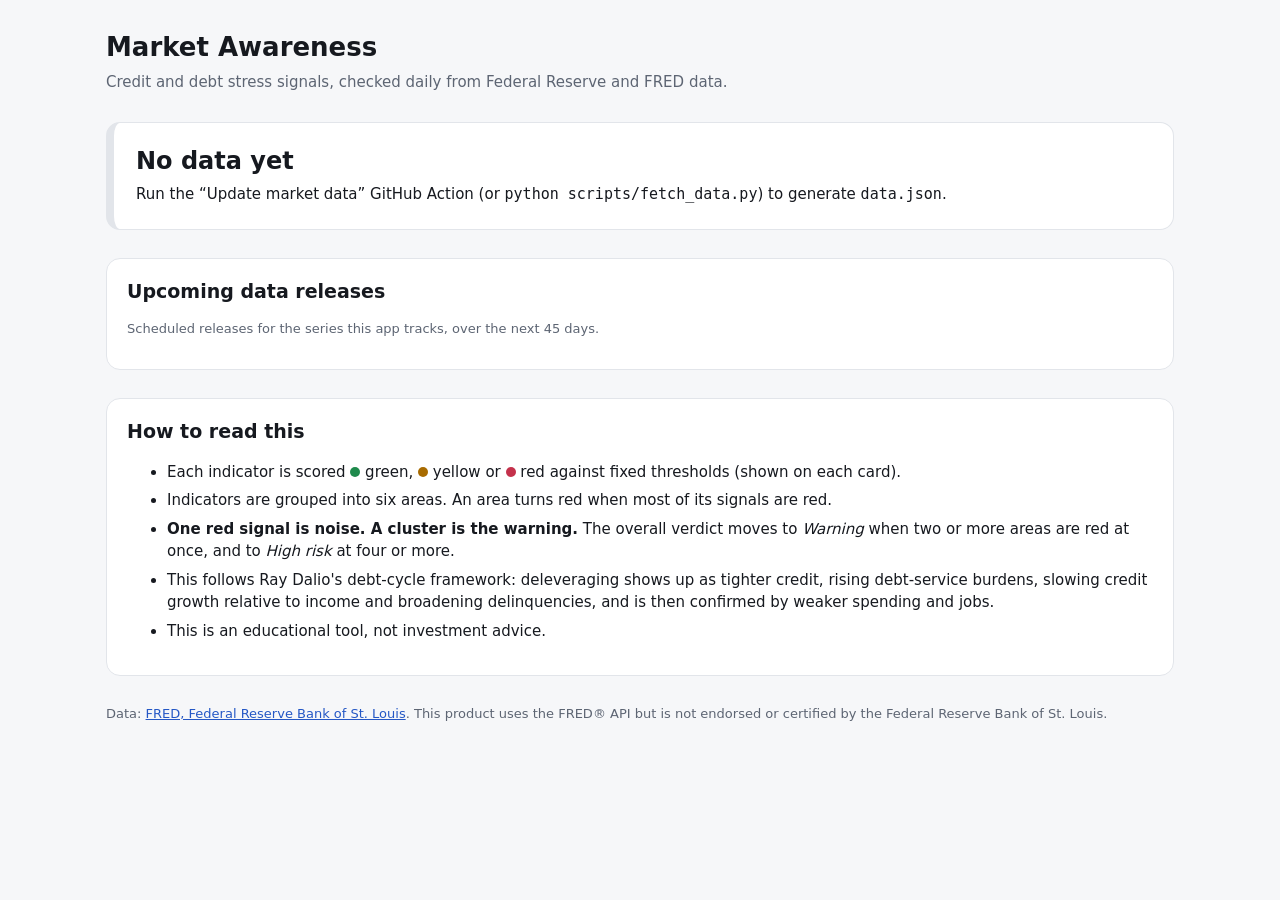
==== docs/index.html @ 6f6f2ec0 "Add deleveraging and downturn signals dashboard Daily GitHub Action pulls credit, debt-service, spre" ====
<!doctype html>
<html lang="en">
<head>
  <meta charset="utf-8">
  <meta name="viewport" content="width=device-width, initial-scale=1">
  <title>Market Awareness</title>
  <meta name="description" content="Credit, debt and economic signals that warn of deleveraging or a downturn.">
  <link rel="stylesheet" href="style.css">
</head>
<body>
  <header class="top">
    <div class="wrap">
      <h1>Market Awareness</h1>
      <p class="sub">Credit and debt stress signals, checked daily from Federal Reserve and FRED data.</p>
    </div>
  </header>

  <main class="wrap">
    <section id="verdict" class="verdict" aria-live="polite">
      <p class="muted">Loading the latest data…</p>
    </section>

    <section id="categories" class="categories"></section>

    <section class="panel">
      <h2>Upcoming data releases</h2>
      <p class="muted small">Scheduled releases for the series this app tracks, over the next 45 days.</p>
      <ol id="calendar" class="calendar"></ol>
    </section>

    <section class="panel how">
      <h2>How to read this</h2>
      <ul>
        <li>Each indicator is scored <span class="dot green"></span> green, <span class="dot yellow"></span> yellow or <span class="dot red"></span> red against fixed thresholds (shown on each card).</li>
        <li>Indicators are grouped into six areas. An area turns red when most of its signals are red.</li>
        <li><strong>One red signal is noise. A cluster is the warning.</strong> The overall verdict moves to <em>Warning</em> when two or more areas are red at once, and to <em>High risk</em> at four or more.</li>
        <li>This follows Ray Dalio's debt-cycle framework: deleveraging shows up as tighter credit, rising debt-service burdens, slowing credit growth relative to income and broadening delinquencies, and is then confirmed by weaker spending and jobs.</li>
        <li>This is an educational tool, not investment advice.</li>
      </ul>
    </section>
  </main>

  <footer class="wrap muted small">
    <p id="updated"></p>
    <p>Data: <a href="https://fred.stlouisfed.org/">FRED, Federal Reserve Bank of St. Louis</a>. This product uses the FRED® API but is not endorsed or certified by the Federal Reserve Bank of St. Louis.</p>
  </footer>

  <script src="app.js"></script>
</body>
</html>
---- docs/style.css ----
:root {
  --bg: #f6f7f9;
  --surface: #ffffff;
  --text: #16191f;
  --muted: #5d6573;
  --border: #e2e5ea;
  --green: #1f8a4c;
  --green-bg: #e6f4ec;
  --yellow: #a86b00;
  --yellow-bg: #fdf3dc;
  --red: #c4314b;
  --red-bg: #fbe7ea;
  --gray: #8a919c;
  --link: #2457c5;
}

@media (prefers-color-scheme: dark) {
  :root {
    --bg: #111418;
    --surface: #1a1e24;
    --text: #e7eaee;
    --muted: #9aa3b0;
    --border: #2c323b;
    --green: #4cc583;
    --green-bg: #15301f;
    --yellow: #f0b84a;
    --yellow-bg: #3a2d10;
    --red: #f2667f;
    --red-bg: #3d1820;
    --gray: #6c7480;
    --link: #7fa7ff;
  }
}

* { box-sizing: border-box; }

body {
  margin: 0;
  background: var(--bg);
  color: var(--text);
  font: 15px/1.5 system-ui, -apple-system, "Segoe UI", Roboto, sans-serif;
}

a { color: var(--link); }

.wrap { max-width: 1100px; margin: 0 auto; padding: 0 16px; }
.muted { color: var(--muted); }
.small { font-size: 13px; }

.top { padding: 28px 0 8px; }
.top h1 { margin: 0; font-size: 26px; }
.sub { margin: 4px 0 0; color: var(--muted); }

/* Overall verdict banner */
.verdict {
  margin: 20px 0;
  padding: 20px 22px;
  border-radius: 14px;
  background: var(--surface);
  border: 1px solid var(--border);
  border-left-width: 8px;
}
.verdict.green { border-left-color: var(--green); background: var(--green-bg); }
.verdict.yellow { border-left-color: var(--yellow); background: var(--yellow-bg); }
.verdict.red { border-left-color: var(--red); background: var(--red-bg); }
.verdict h2 { margin: 0 0 4px; font-size: 24px; }
.verdict p { margin: 4px 0; }
.verdict .tally { display: flex; flex-wrap: wrap; gap: 8px; margin-top: 12px; }

.chip {
  display: inline-flex; align-items: center; gap: 6px;
  padding: 3px 10px; border-radius: 999px;
  background: var(--surface); border: 1px solid var(--border);
  font-size: 13px;
}

.dot { display: inline-block; width: 10px; height: 10px; border-radius: 50%; background: var(--gray); vertical-align: middle; }
.dot.green { background: var(--green); }
.dot.yellow { background: var(--yellow); }
.dot.red { background: var(--red); }

/* Categories and indicator cards */
.category { margin: 28px 0; }
.category-head { display: flex; align-items: baseline; gap: 10px; flex-wrap: wrap; }
.category-head h2 { margin: 0; font-size: 19px; }
.category-head .question { color: var(--muted); }

.cards {
  display: grid;
  grid-template-columns: repeat(auto-fill, minmax(300px, 1fr));
  gap: 14px;
  margin-top: 12px;
}

.card {
  background: var(--surface);
  border: 1px solid var(--border);
  border-top: 4px solid var(--gray);
  border-radius: 12px;
  padding: 14px 16px;
  display: flex; flex-direction: column; gap: 6px;
}
.card.green { border-top-color: var(--green); }
.card.yellow { border-top-color: var(--yellow); }
.card.red { border-top-color: var(--red); }

.card h3 { margin: 0; font-size: 15px; }
.card .value { font-size: 26px; font-weight: 650; font-variant-numeric: tabular-nums; }
.card .value .unit { font-size: 13px; font-weight: 400; color: var(--muted); margin-left: 4px; }
.card .why { margin: 0; color: var(--muted); font-size: 13px; }
.card .meta { font-size: 12px; color: var(--muted); display: flex; flex-wrap: wrap; gap: 4px 14px; }
.card .warn { color: var(--yellow); font-size: 12px; }
.card .error { color: var(--red); font-size: 13px; }
.label { font-size: 12px; font-weight: 600; text-transform: uppercase; letter-spacing: .04em; }
.label.green { color: var(--green); }
.label.yellow { color: var(--yellow); }
.label.red { color: var(--red); }

.spark { width: 100%; height: 48px; display: block; }
.spark path { fill: none; stroke: var(--muted); stroke-width: 1.5; }
.card.green .spark path { stroke: var(--green); }
.card.yellow .spark path { stroke: var(--yellow); }
.card.red .spark path { stroke: var(--red); }

details summary { cursor: pointer; font-size: 12px; color: var(--muted); }

/* Panels */
.panel {
  background: var(--surface);
  border: 1px solid var(--border);
  border-radius: 14px;
  padding: 18px 20px;
  margin: 28px 0;
}
.panel h2 { margin: 0 0 4px; font-size: 19px; }
.how li { margin: 6px 0; }

.calendar { list-style: none; padding: 0; margin: 12px 0 0; }
.calendar li {
  display: grid;
  grid-template-columns: 110px 1fr;
  gap: 12px;
  padding: 10px 0;
  border-top: 1px solid var(--border);
}
.calendar .when { font-weight: 600; font-variant-numeric: tabular-nums; }
.calendar .soon { color: var(--red); font-size: 12px; display: block; font-weight: 400; }
.calendar .what span { display: block; color: var(--muted); font-size: 13px; }

footer { padding: 8px 16px 40px; }

@media (max-width: 520px) {
  .cards { grid-template-columns: 1fr; }
  .calendar li { grid-template-columns: 1fr; gap: 2px; }
}
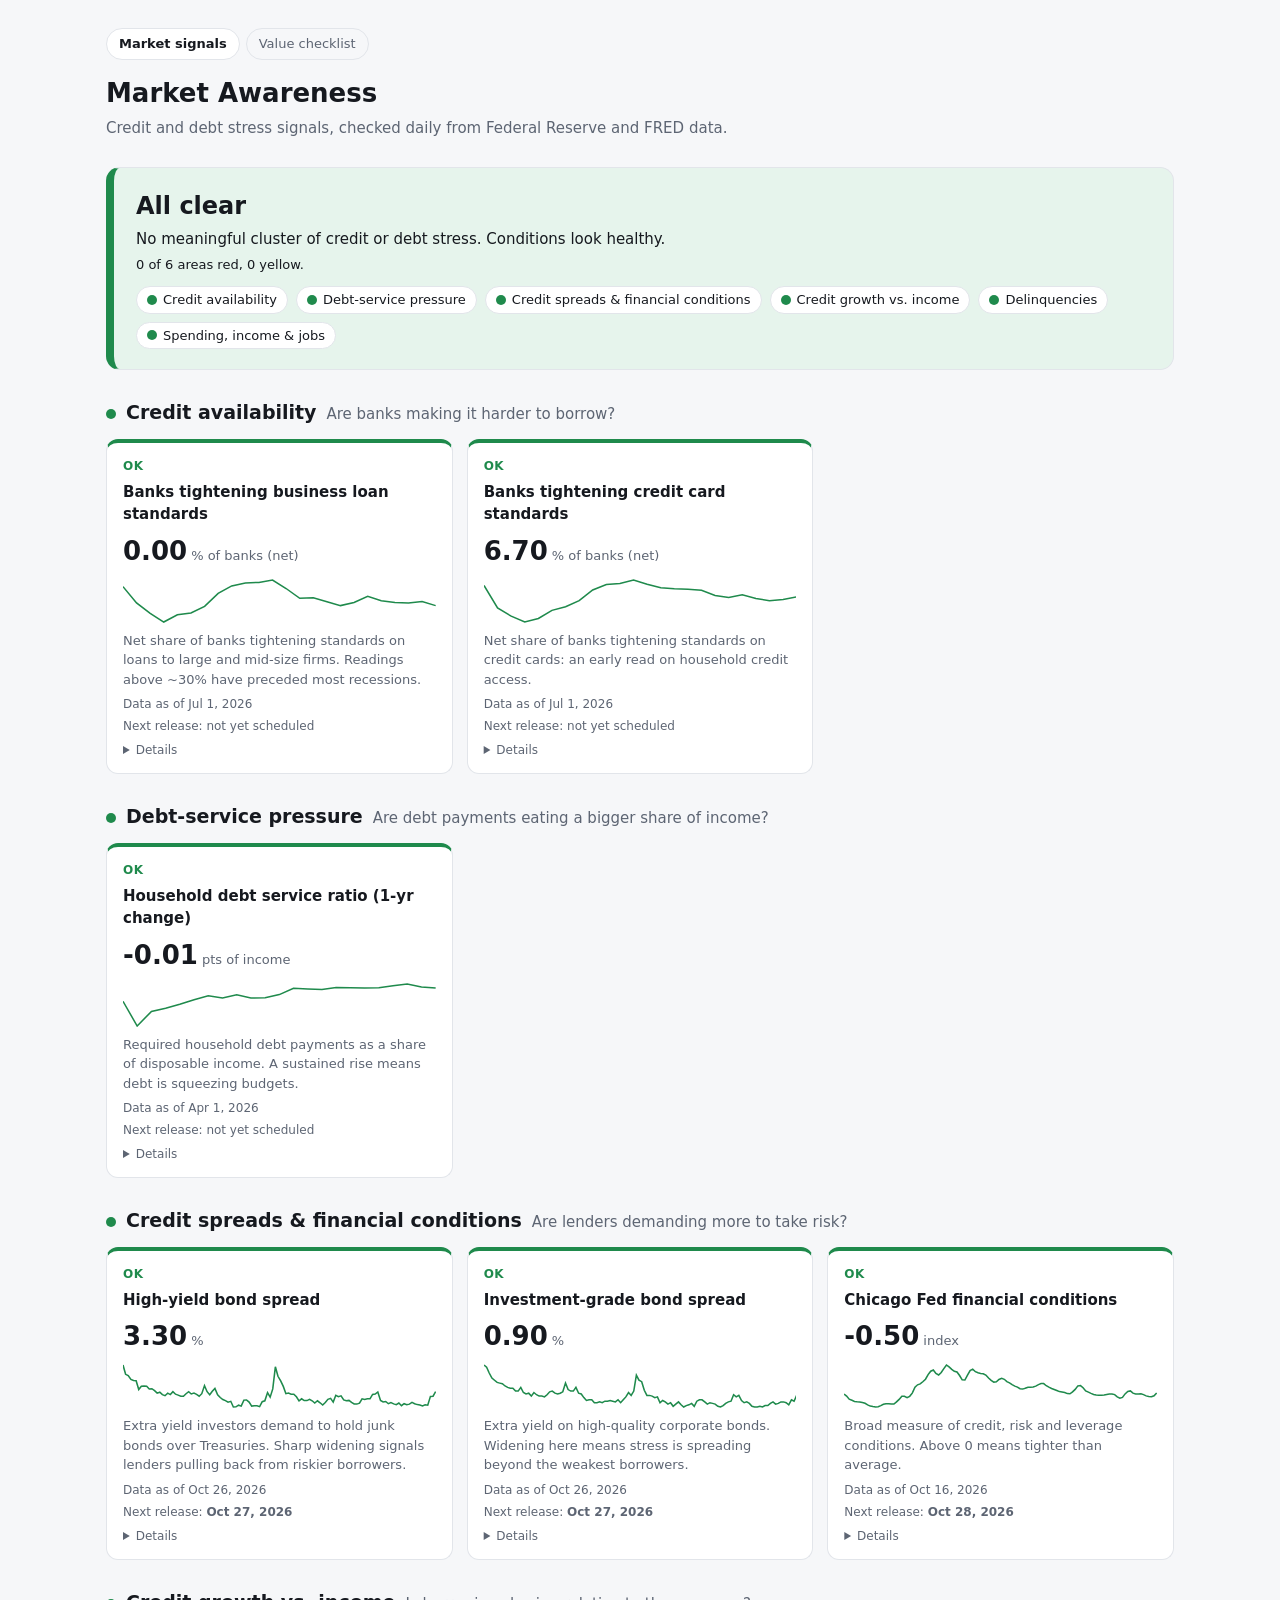
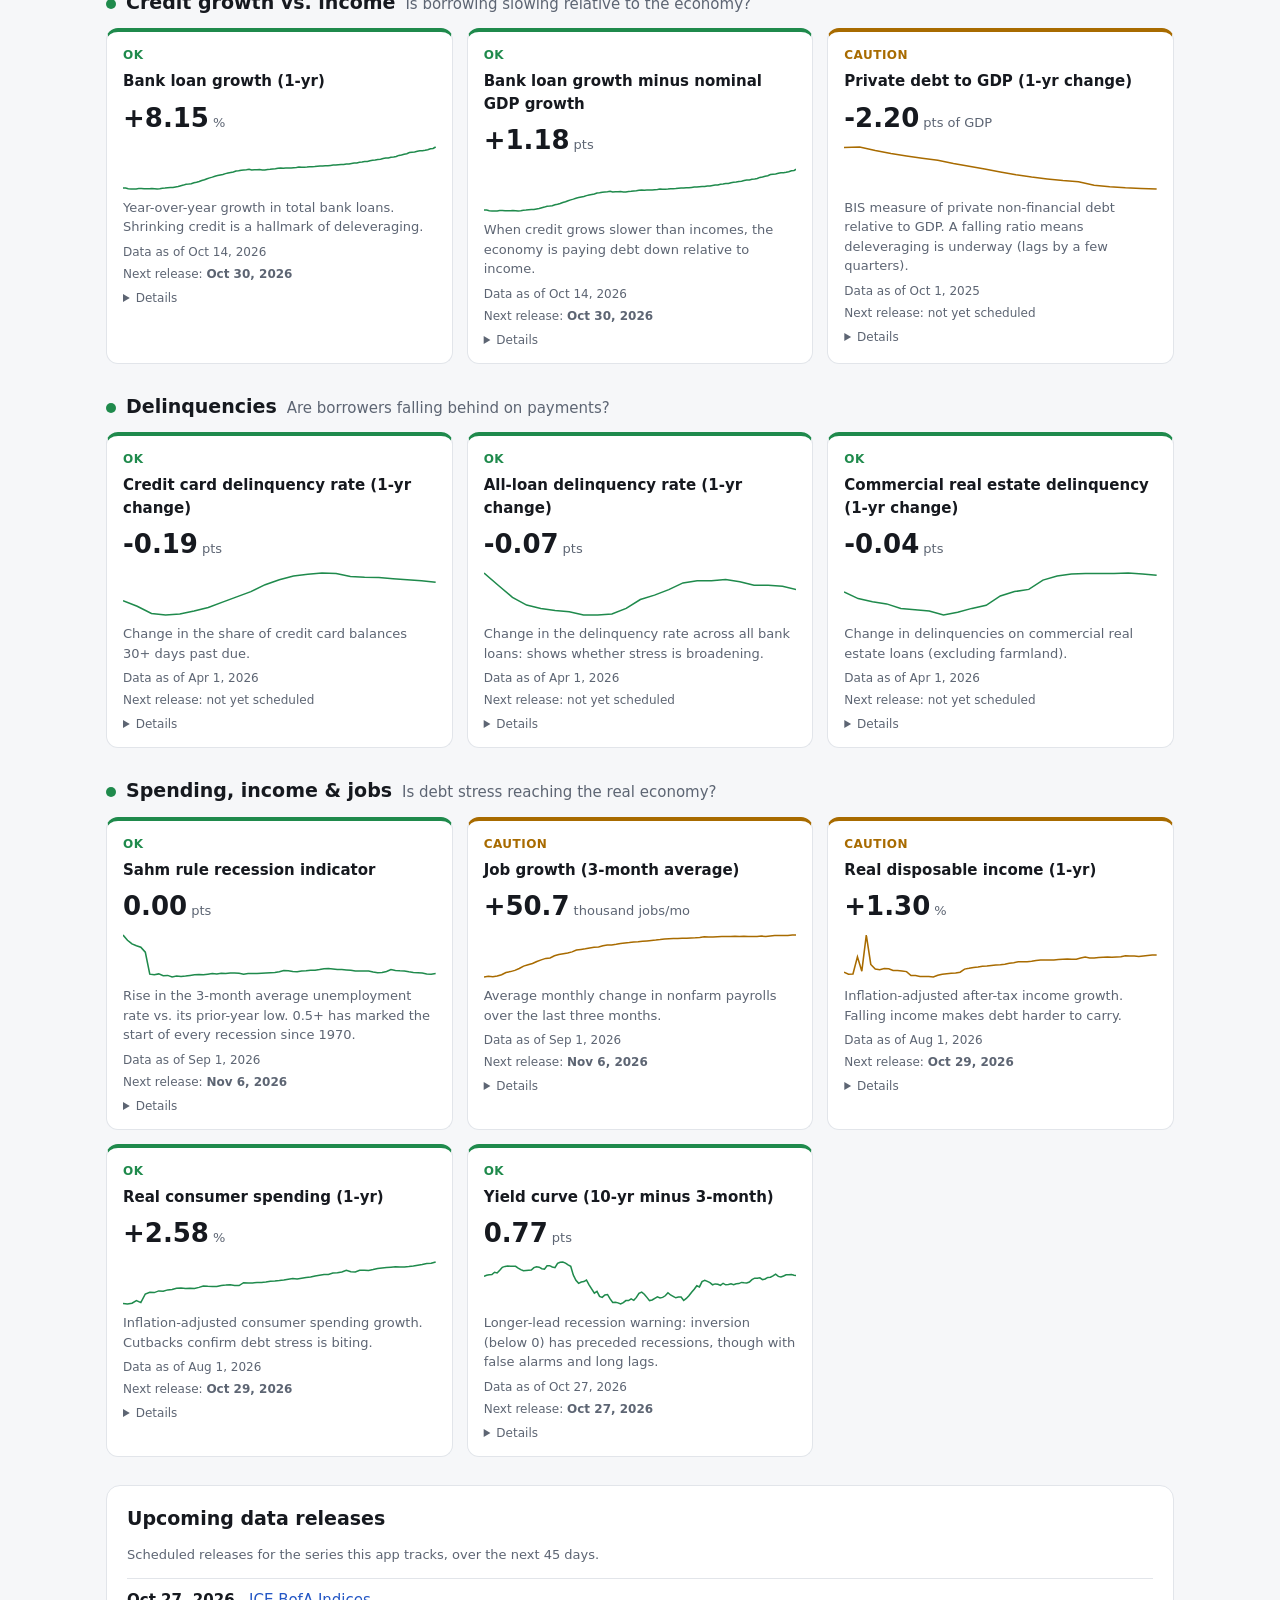
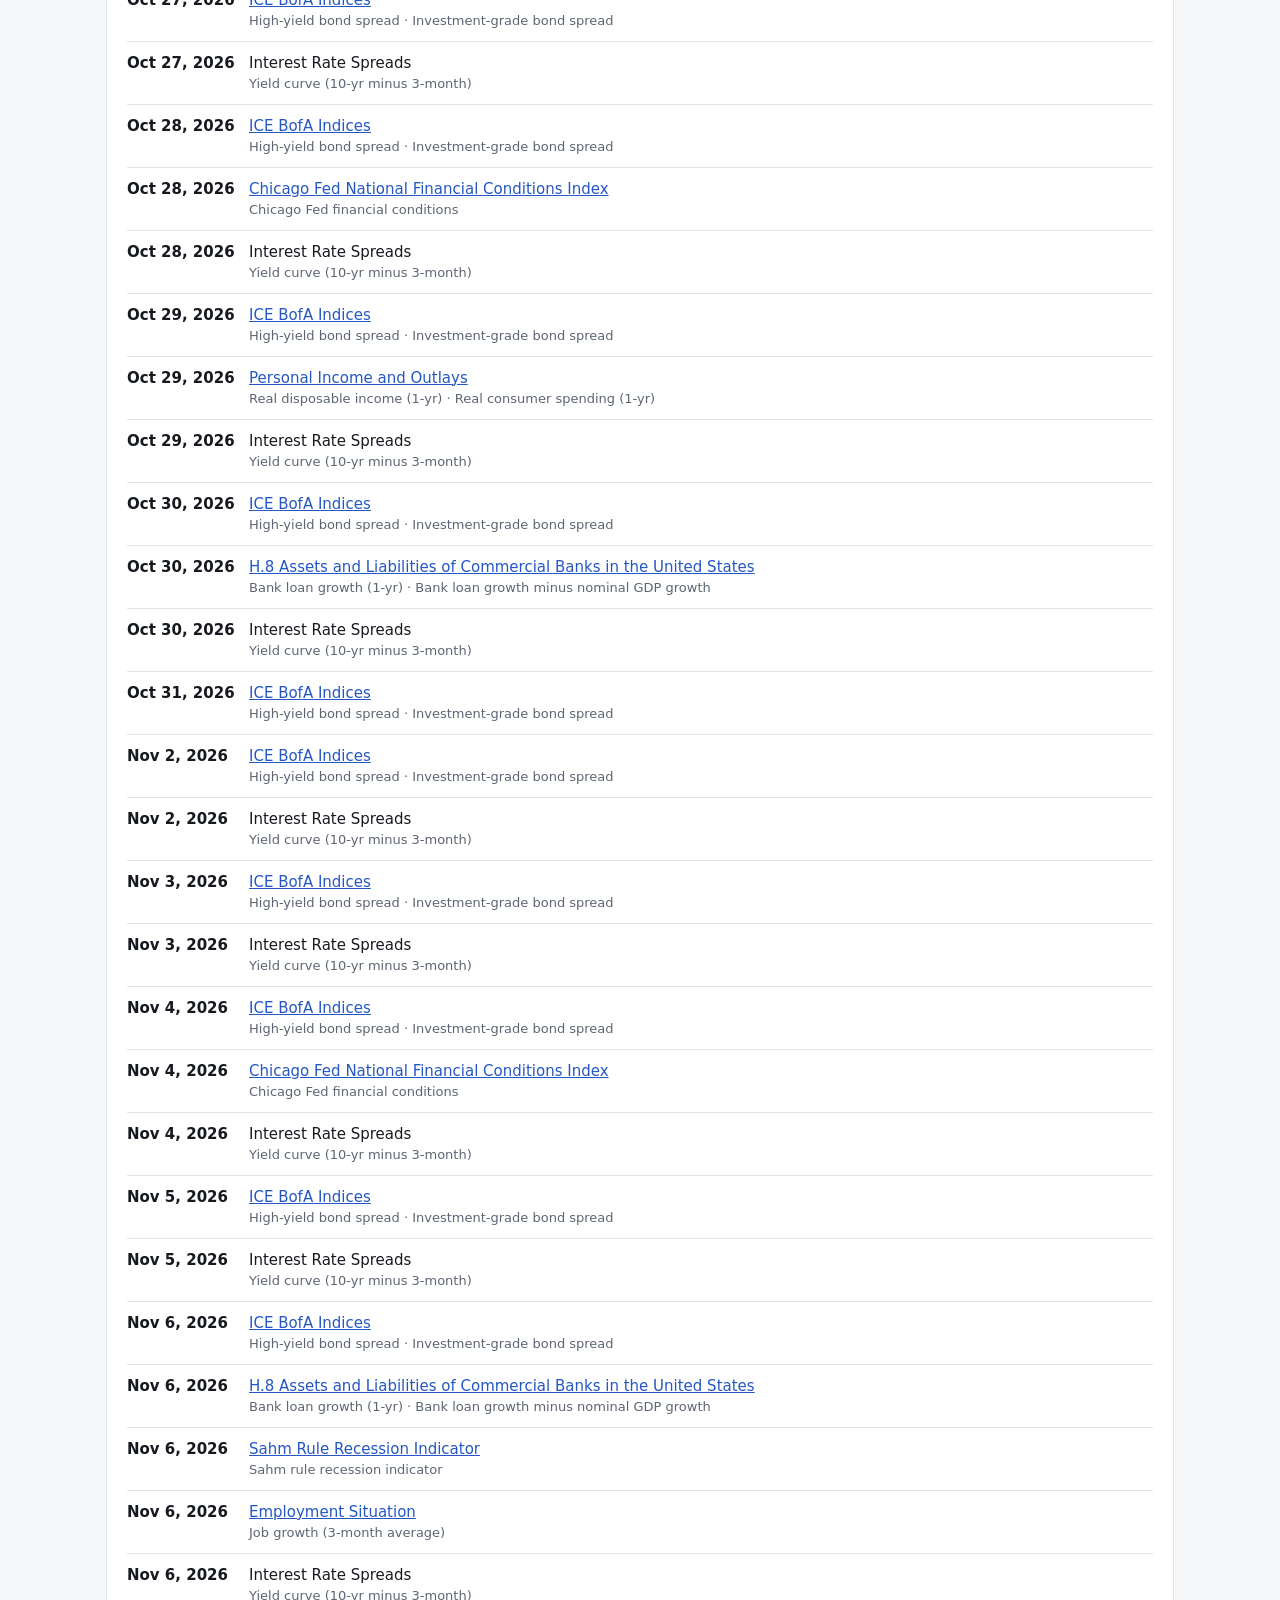
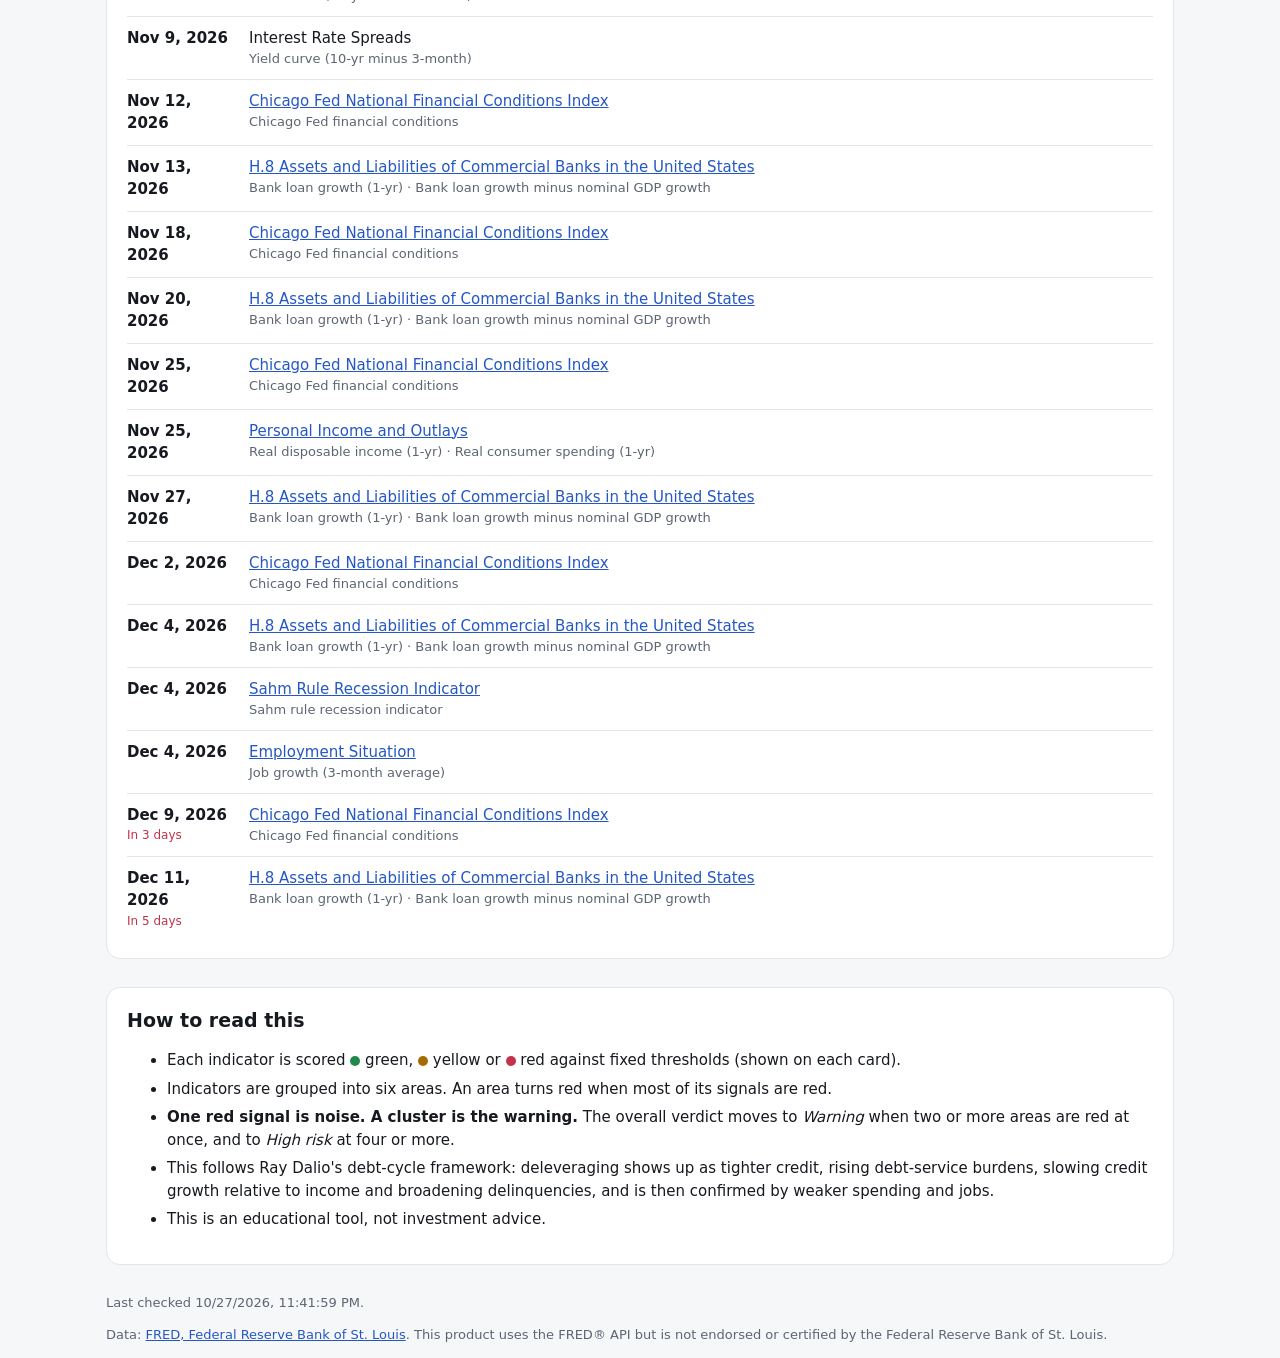
==== commit 89dc0f72: "Add Buffett/Munger value checklist page for watchlist and recent IPOs Scores companies from SEC XBRL" ====
--- a/docs/index.html
+++ b/docs/index.html
@@ -10,6 +10,7 @@
 <body>
   <header class="top">
     <div class="wrap">
+      <nav class="nav"><a href="index.html" aria-current="page">Market signals</a><a href="companies.html">Value checklist</a></nav>
       <h1>Market Awareness</h1>
       <p class="sub">Credit and debt stress signals, checked daily from Federal Reserve and FRED data.</p>
     </div>
--- a/docs/style.css
+++ b/docs/style.css
@@ -153,3 +153,75 @@
   .cards { grid-template-columns: 1fr; }
   .calendar li { grid-template-columns: 1fr; gap: 2px; }
 }
+
+/* Navigation between pages */
+.nav { display: flex; gap: 6px; margin-bottom: 14px; flex-wrap: wrap; }
+.nav a {
+  padding: 5px 12px; border-radius: 999px; text-decoration: none;
+  color: var(--muted); border: 1px solid var(--border); font-size: 13px;
+}
+.nav a[aria-current="page"] { color: var(--text); background: var(--surface); font-weight: 600; }
+
+/* Value checklist page */
+.tabs { display: flex; gap: 8px; margin: 20px 0 6px; flex-wrap: wrap; }
+.tabs button, .filters button {
+  font: inherit; cursor: pointer; color: var(--text);
+  background: var(--surface); border: 1px solid var(--border);
+  border-radius: 10px; padding: 8px 14px;
+}
+.tabs button[aria-selected="true"] { border-color: var(--text); font-weight: 600; }
+.count { color: var(--muted); font-weight: 400; margin-left: 2px; }
+
+.toolbar { display: flex; gap: 10px; flex-wrap: wrap; align-items: center; margin: 12px 0; }
+.toolbar input {
+  font: inherit; padding: 8px 12px; border-radius: 10px; min-width: 0; flex: 1 1 200px; max-width: 320px;
+  border: 1px solid var(--border); background: var(--surface); color: var(--text);
+}
+.filters { display: flex; gap: 6px; flex-wrap: wrap; }
+.filters button { padding: 5px 11px; font-size: 13px; border-radius: 999px; }
+.filters button[aria-pressed="true"] { background: var(--text); color: var(--bg); border-color: var(--text); }
+
+.company-list { display: flex; flex-direction: column; gap: 8px; }
+.company { background: var(--surface); border: 1px solid var(--border); border-radius: 12px; }
+.company summary {
+  list-style: none; cursor: pointer; padding: 12px 16px;
+  display: grid; grid-template-columns: 70px minmax(0, 1fr) auto auto; gap: 6px 14px; align-items: center;
+}
+.company summary::-webkit-details-marker { display: none; }
+.company .ticker { font-weight: 700; font-variant-numeric: tabular-nums; }
+.company .name { overflow: hidden; text-overflow: ellipsis; white-space: nowrap; }
+.company .nums { display: flex; gap: 16px; font-variant-numeric: tabular-nums; text-align: right; }
+.company .nums small { display: block; color: var(--muted); font-size: 11px; }
+.company-body { padding: 0 16px 16px; border-top: 1px solid var(--border); }
+.verdict-text { font-weight: 600; margin: 12px 0 6px; }
+.note { margin: 4px 0; font-size: 13px; color: var(--yellow); }
+.facts { display: flex; flex-wrap: wrap; gap: 4px 18px; font-size: 13px; margin: 8px 0; }
+
+.pill {
+  font-size: 12px; font-weight: 600; padding: 3px 10px; border-radius: 999px; white-space: nowrap;
+  background: var(--bg); color: var(--muted); border: 1px solid var(--border);
+}
+.pill.green { background: var(--green-bg); color: var(--green); border-color: transparent; }
+.pill.yellow { background: var(--yellow-bg); color: var(--yellow); border-color: transparent; }
+.pill.red { background: var(--red-bg); color: var(--red); border-color: transparent; }
+
+.checks { list-style: none; padding: 0; margin: 10px 0; display: grid; gap: 8px;
+  grid-template-columns: repeat(auto-fill, minmax(300px, 1fr)); }
+.check { display: flex; gap: 10px; font-size: 14px; }
+.check .mark { flex: none; width: 22px; height: 22px; border-radius: 50%; display: grid; place-items: center;
+  font-size: 13px; font-weight: 700; background: var(--bg); color: var(--muted); }
+.check.pass .mark { background: var(--green-bg); color: var(--green); }
+.check.fail .mark { background: var(--red-bg); color: var(--red); }
+
+.hist { border-collapse: collapse; font-size: 13px; margin: 10px 0; font-variant-numeric: tabular-nums; width: 100%; max-width: 520px; }
+.hist caption { text-align: left; color: var(--muted); font-size: 12px; padding-bottom: 4px; }
+.hist th, .hist td { padding: 4px 8px; border-bottom: 1px solid var(--border); text-align: right; }
+.hist th:first-child, .hist td:first-child { text-align: left; }
+
+@media (max-width: 640px) {
+  .company summary { grid-template-columns: 56px minmax(0, 1fr); }
+  .company .pill { grid-column: 1 / -1; justify-self: start; }
+  .company .nums { grid-column: 1 / -1; justify-content: flex-start; text-align: left; }
+  .hide-sm { display: none; }
+  .checks { grid-template-columns: 1fr; }
+}
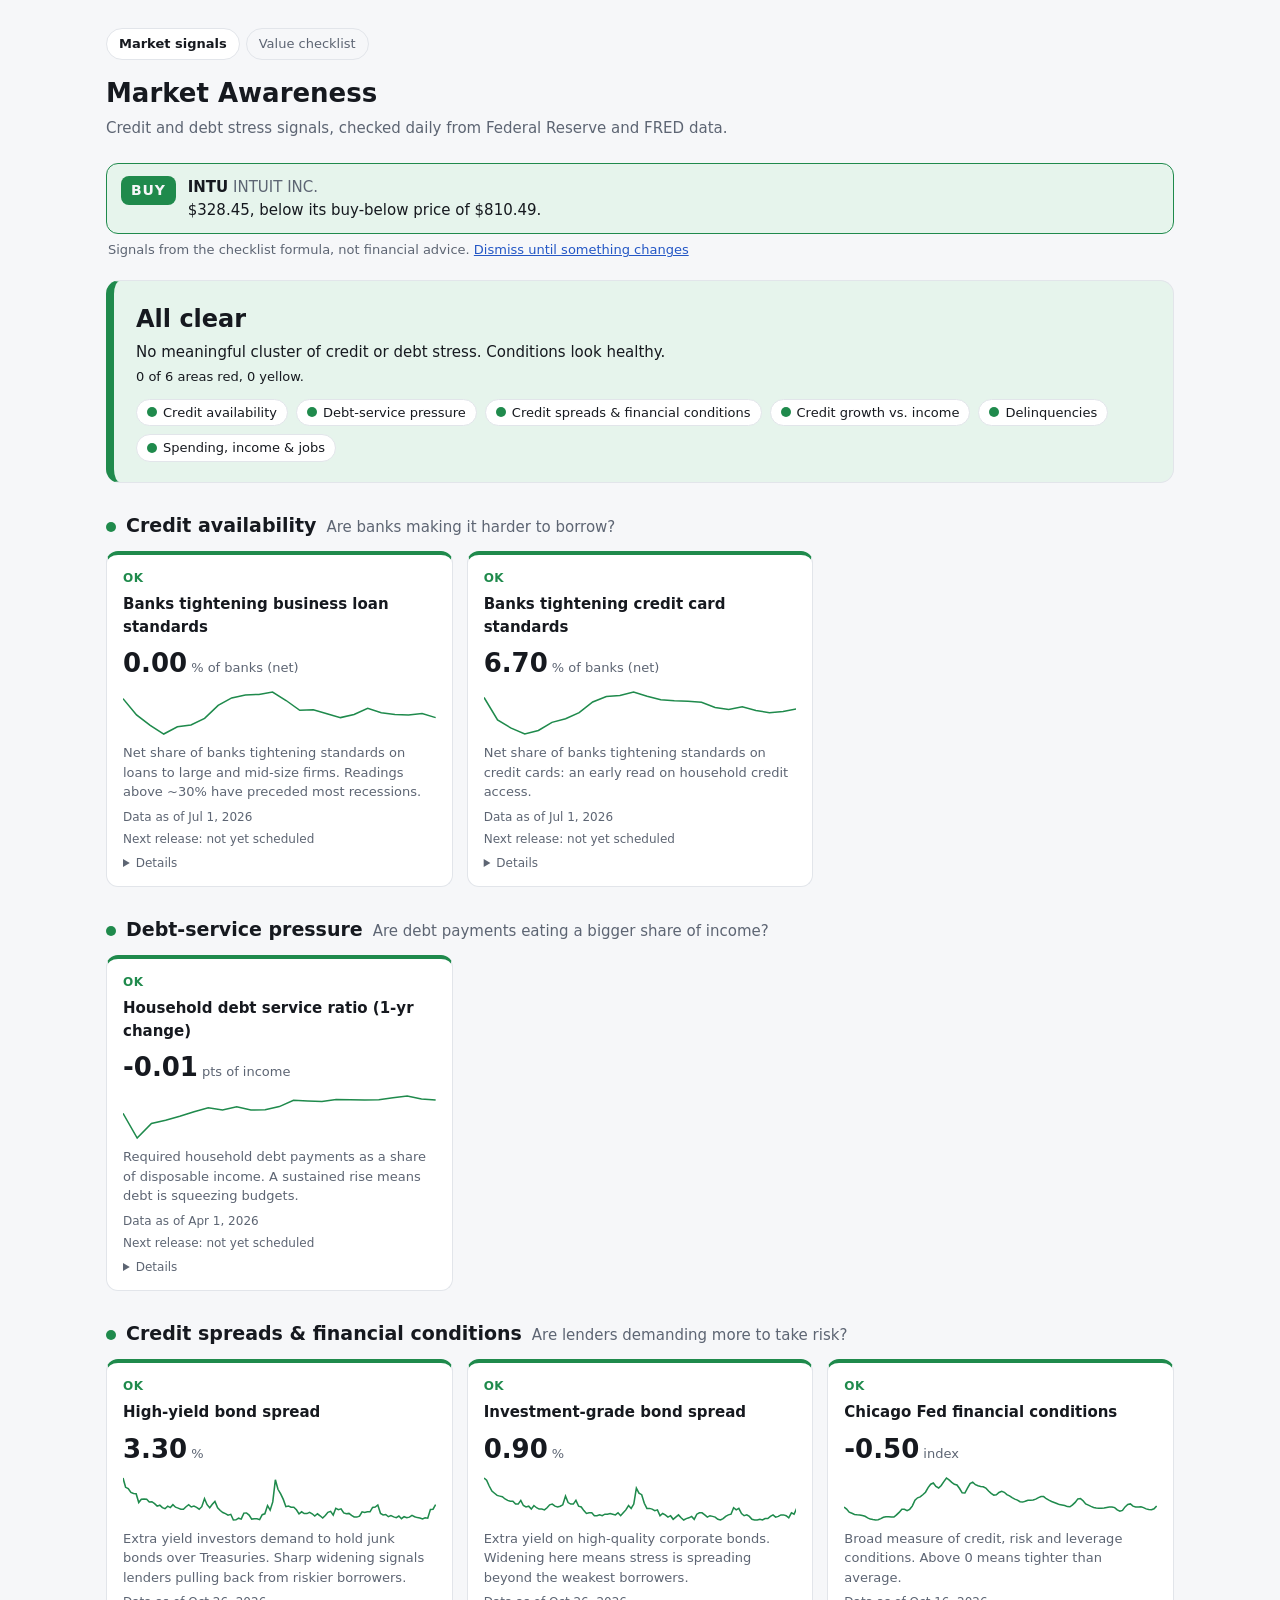
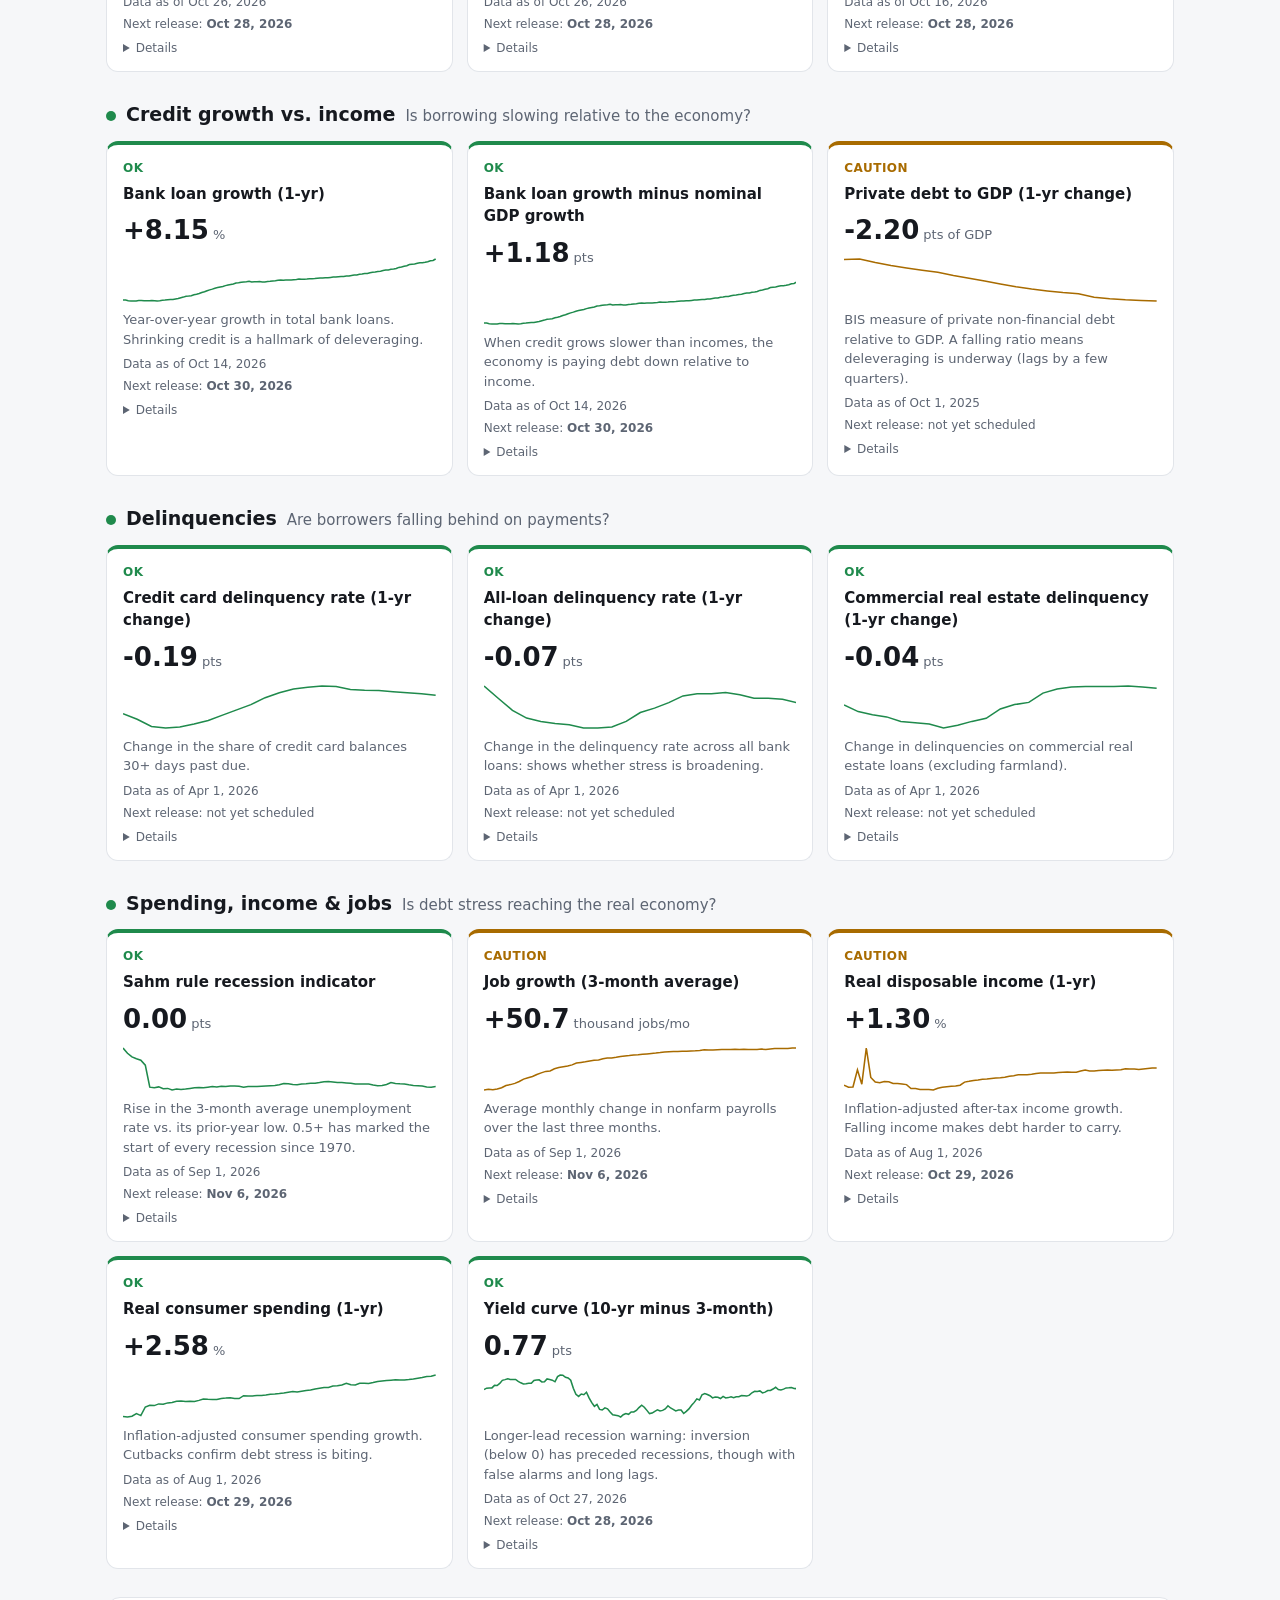
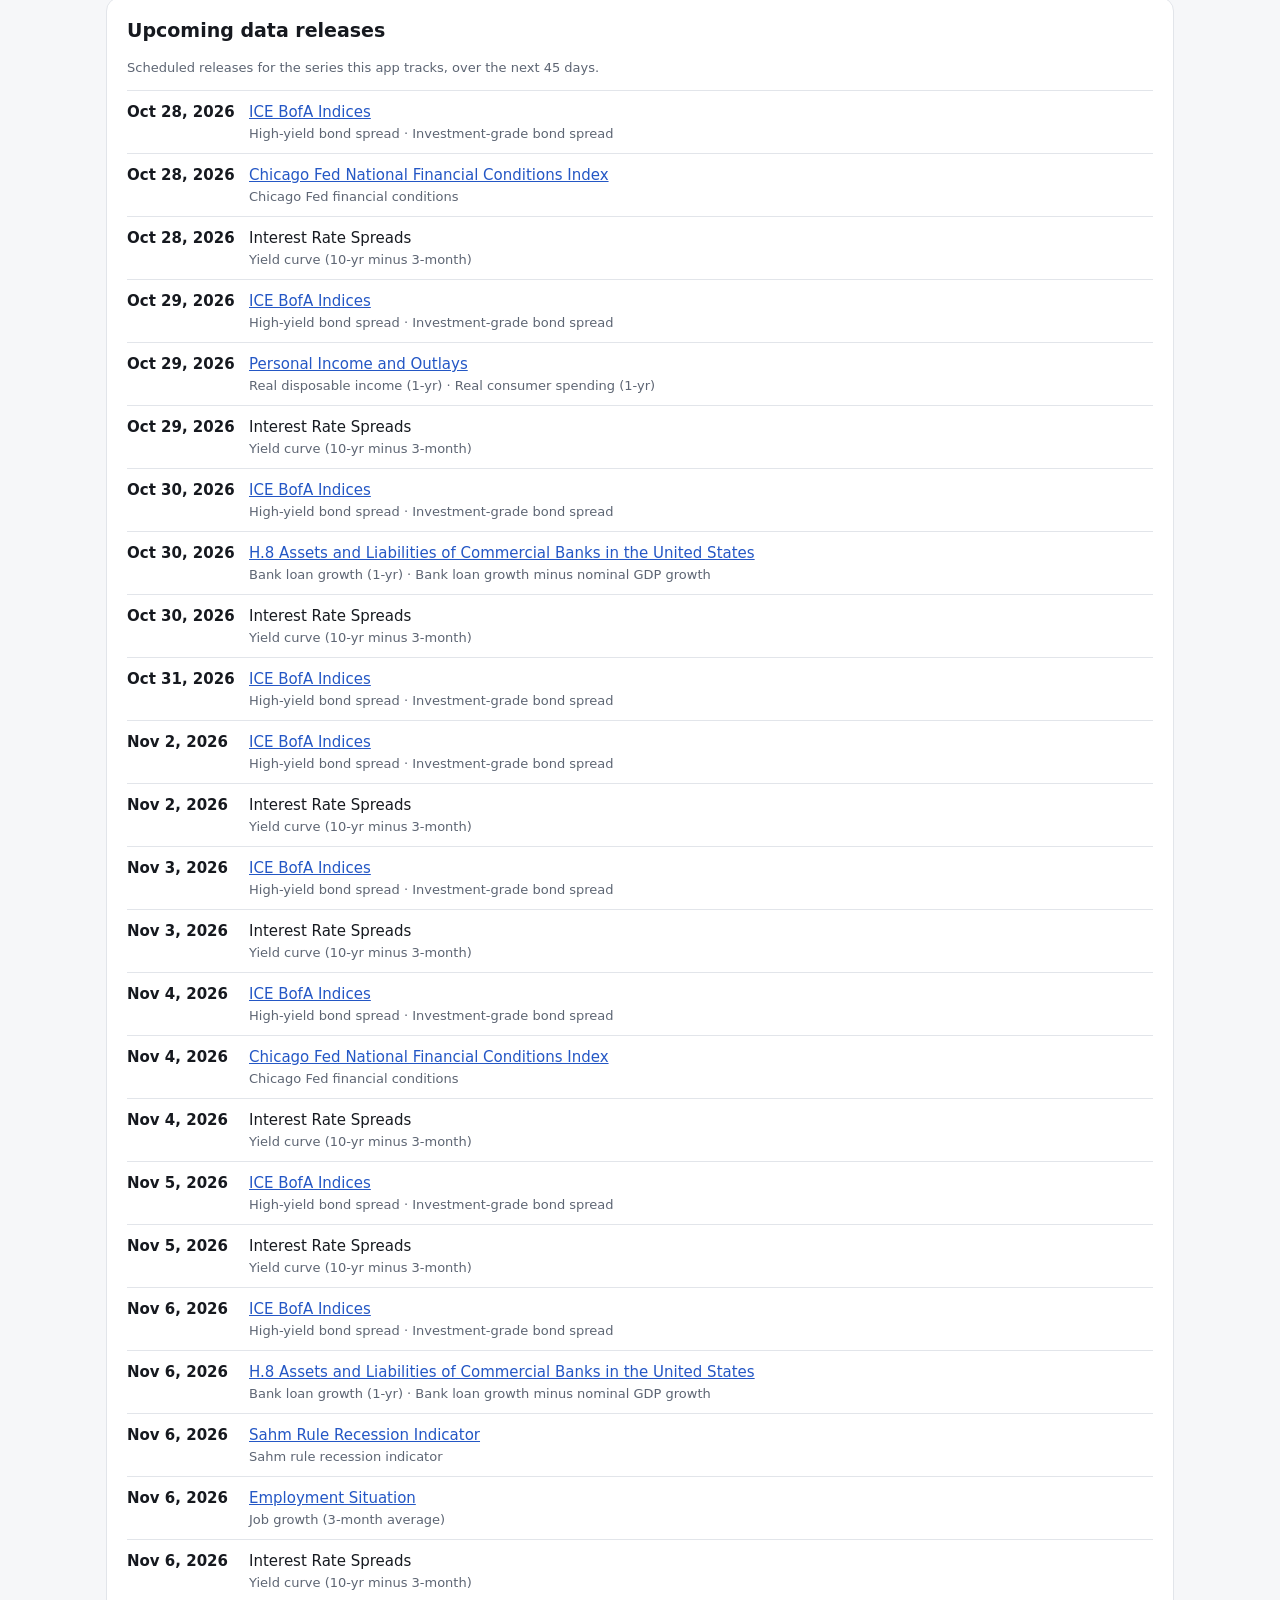
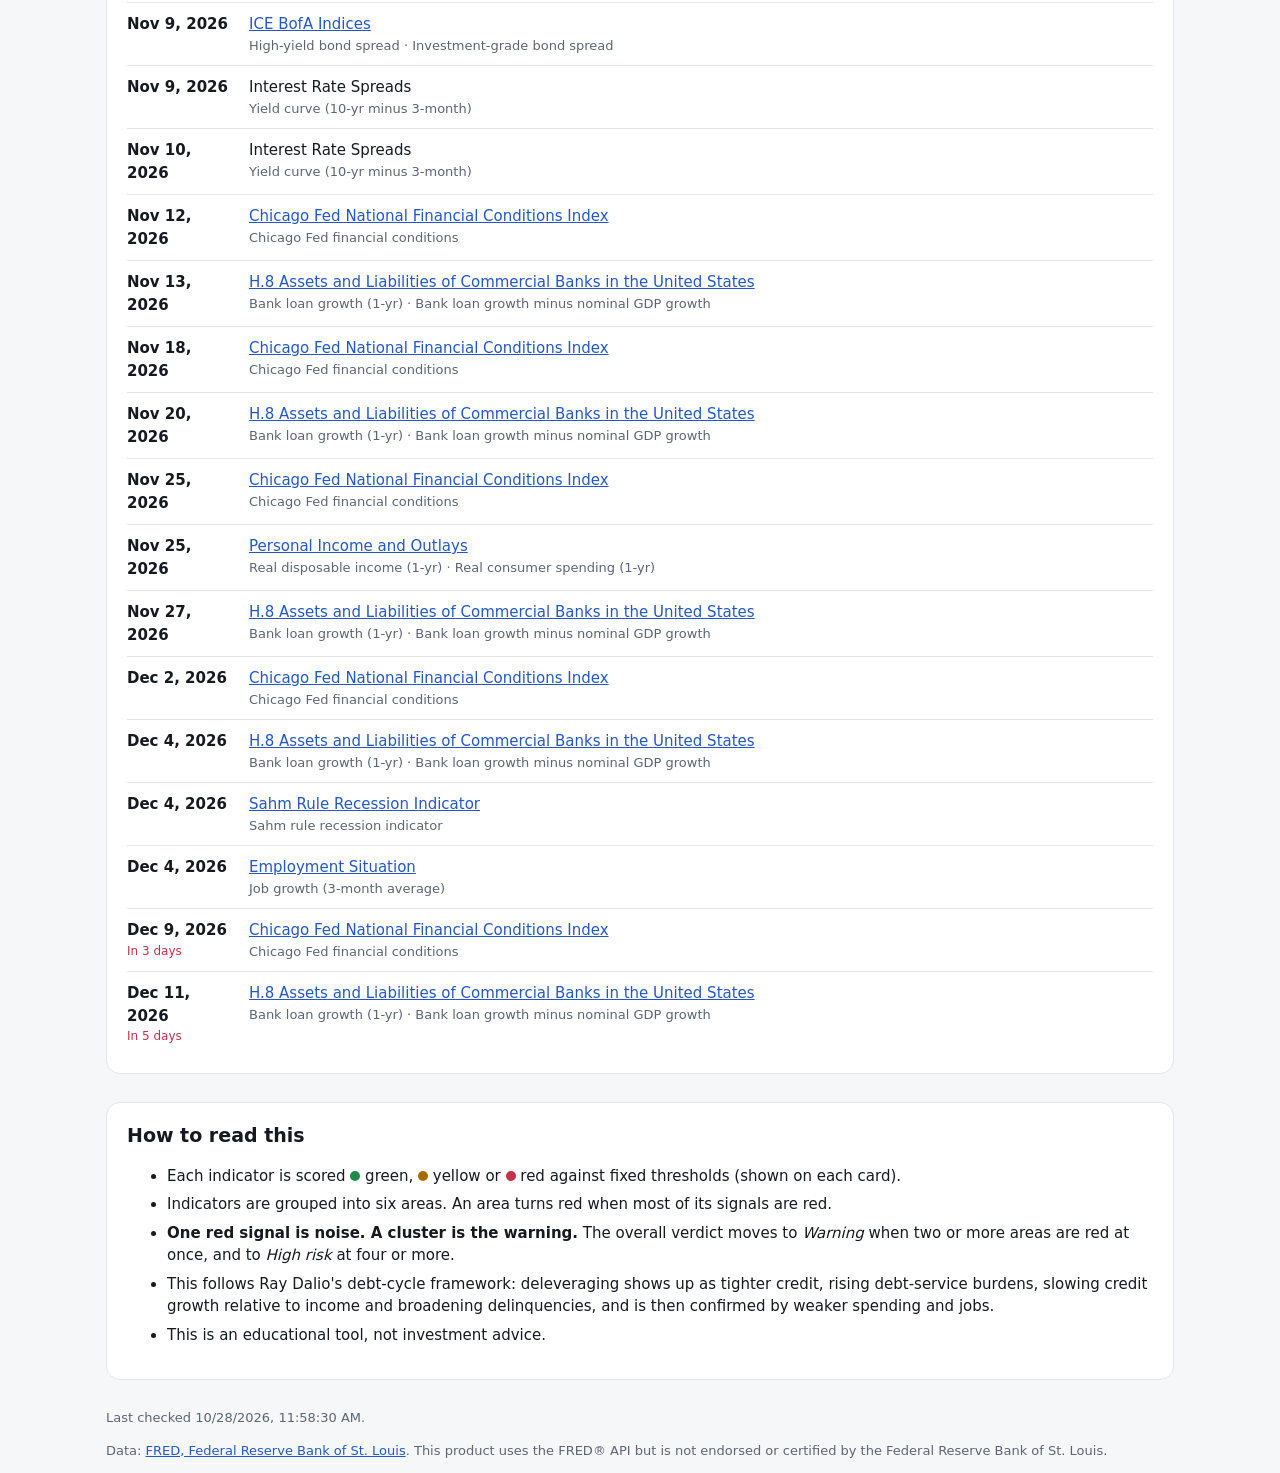
==== commit 4621f055: "Add BUY/SELL alert on opening the app; use 5-year median cash margin BUY (green) lists companies the" ====
--- a/docs/index.html
+++ b/docs/index.html
@@ -17,6 +17,8 @@
   </header>
 
   <main class="wrap">
+    <section id="alerts" class="alerts" aria-live="polite" hidden></section>
+
     <section id="verdict" class="verdict" aria-live="polite">
       <p class="muted">Loading the latest data…</p>
     </section>
@@ -46,6 +48,8 @@
     <p>Data: <a href="https://fred.stlouisfed.org/">FRED, Federal Reserve Bank of St. Louis</a>. This product uses the FRED® API but is not endorsed or certified by the Federal Reserve Bank of St. Louis.</p>
   </footer>
 
+  <script src="holdings.js"></script>
+  <script src="alerts.js"></script>
   <script src="app.js"></script>
 </body>
 </html>
--- a/docs/style.css
+++ b/docs/style.css
@@ -33,6 +33,7 @@
 }
 
 * { box-sizing: border-box; }
+[hidden] { display: none !important; }
 
 body {
   margin: 0;
@@ -179,6 +180,11 @@
 }
 .filters { display: flex; gap: 6px; flex-wrap: wrap; }
 .filters button { padding: 5px 11px; font-size: 13px; border-radius: 999px; }
+.shuffle {
+  font: inherit; font-size: 13px; font-weight: 600; cursor: pointer; padding: 6px 14px; border-radius: 999px;
+  color: var(--link); background: var(--surface); border: 1px solid var(--link);
+}
+.shuffle[hidden] { display: none; }
 .filters button[aria-pressed="true"] { background: var(--text); color: var(--bg); border-color: var(--text); }
 
 .company-list { display: flex; flex-direction: column; gap: 8px; }
@@ -225,3 +231,70 @@
   .hide-sm { display: none; }
   .checks { grid-template-columns: 1fr; }
 }
+
+/* Watchlist editor */
+.editor { background: var(--surface); border: 1px solid var(--border); border-radius: 12px; padding: 12px 16px; margin: 0 0 12px; }
+.editor[hidden], .editor [hidden] { display: none; }
+.editor summary { cursor: pointer; font-weight: 600; }
+.editor ol { padding-left: 20px; }
+.editor p { margin: 6px 0; }
+.add-row { display: flex; gap: 8px; flex-wrap: wrap; }
+.add-row input {
+  font: inherit; padding: 8px 12px; border-radius: 10px; flex: 1 1 180px; min-width: 0; max-width: 320px;
+  border: 1px solid var(--border); background: var(--bg); color: var(--text);
+}
+.add-row button, .remove {
+  font: inherit; cursor: pointer; padding: 8px 14px; border-radius: 10px;
+  background: var(--text); color: var(--bg); border: 1px solid var(--text); font-weight: 600;
+}
+.add-row button:disabled { opacity: .6; cursor: progress; }
+.remove { background: var(--surface); color: var(--red); border-color: var(--red); padding: 4px 12px; font-size: 13px; }
+.linklike { font: inherit; background: none; border: 0; padding: 0; color: var(--link); cursor: pointer; text-decoration: underline; }
+.status-ok { color: var(--green); }
+.status-err { color: var(--red); }
+.watch-error { display: flex; gap: 10px; align-items: center; flex-wrap: wrap; font-size: 13px; margin: 6px 0; }
+.company.pending { opacity: .7; }
+
+/* My holdings */
+.holdings-summary { display: grid; grid-template-columns: repeat(auto-fit, minmax(150px, 1fr)); gap: 10px; margin-bottom: 12px; }
+.holdings-summary p { grid-column: 1 / -1; margin: 0; }
+.holdings-summary div { background: var(--surface); border: 1px solid var(--border); border-radius: 12px; padding: 10px 14px; }
+.holdings-summary small { display: block; color: var(--muted); font-size: 12px; }
+.holdings-summary strong { font-size: 20px; font-variant-numeric: tabular-nums; }
+.lot-form { display: flex; flex-wrap: wrap; gap: 8px; margin-bottom: 6px; }
+.lot-form input {
+  font: inherit; padding: 8px 12px; border-radius: 10px; min-width: 0; flex: 1 1 120px;
+  border: 1px solid var(--border); background: var(--surface); color: var(--text);
+}
+.lot-form button {
+  font: inherit; cursor: pointer; padding: 8px 14px; border-radius: 10px; font-weight: 600;
+  background: var(--text); color: var(--bg); border: 1px solid var(--text);
+}
+.gain { color: var(--green); }
+.loss { color: var(--red); }
+.points { list-style: none; padding: 0; margin: 10px 0; display: grid; gap: 6px; font-size: 14px; }
+.points li { padding-left: 22px; position: relative; }
+.points li::before { position: absolute; left: 0; font-weight: 700; }
+.points .good::before { content: "✓"; color: var(--green); }
+.points .warn::before { content: "!"; color: var(--yellow); }
+.points .bad::before { content: "✗"; color: var(--red); }
+.points .info::before { content: "i"; color: var(--link); font-style: italic; }
+.lot-actions { display: flex; gap: 8px; flex-wrap: wrap; margin-top: 8px; }
+.privacy { margin-top: 14px; }
+
+/* BUY / SELL alert */
+.alerts { margin: 16px 0 4px; }
+.alerts ul { list-style: none; padding: 0; margin: 0; display: grid; gap: 8px; }
+.alert-item a {
+  display: flex; gap: 12px; align-items: flex-start; padding: 12px 14px; border-radius: 12px;
+  text-decoration: none; color: var(--text); border: 1px solid transparent;
+}
+.alert-item.buy a { background: var(--green-bg); border-color: var(--green); }
+.alert-item.sell a { background: var(--red-bg); border-color: var(--red); }
+.alert-badge {
+  flex: none; font-weight: 800; letter-spacing: .06em; font-size: 14px; padding: 4px 10px; border-radius: 8px;
+  color: var(--bg); min-width: 54px; text-align: center;
+}
+.alert-item.buy .alert-badge { background: var(--green); }
+.alert-item.sell .alert-badge { background: var(--red); }
+.alerts p { margin: 6px 2px 0; }
